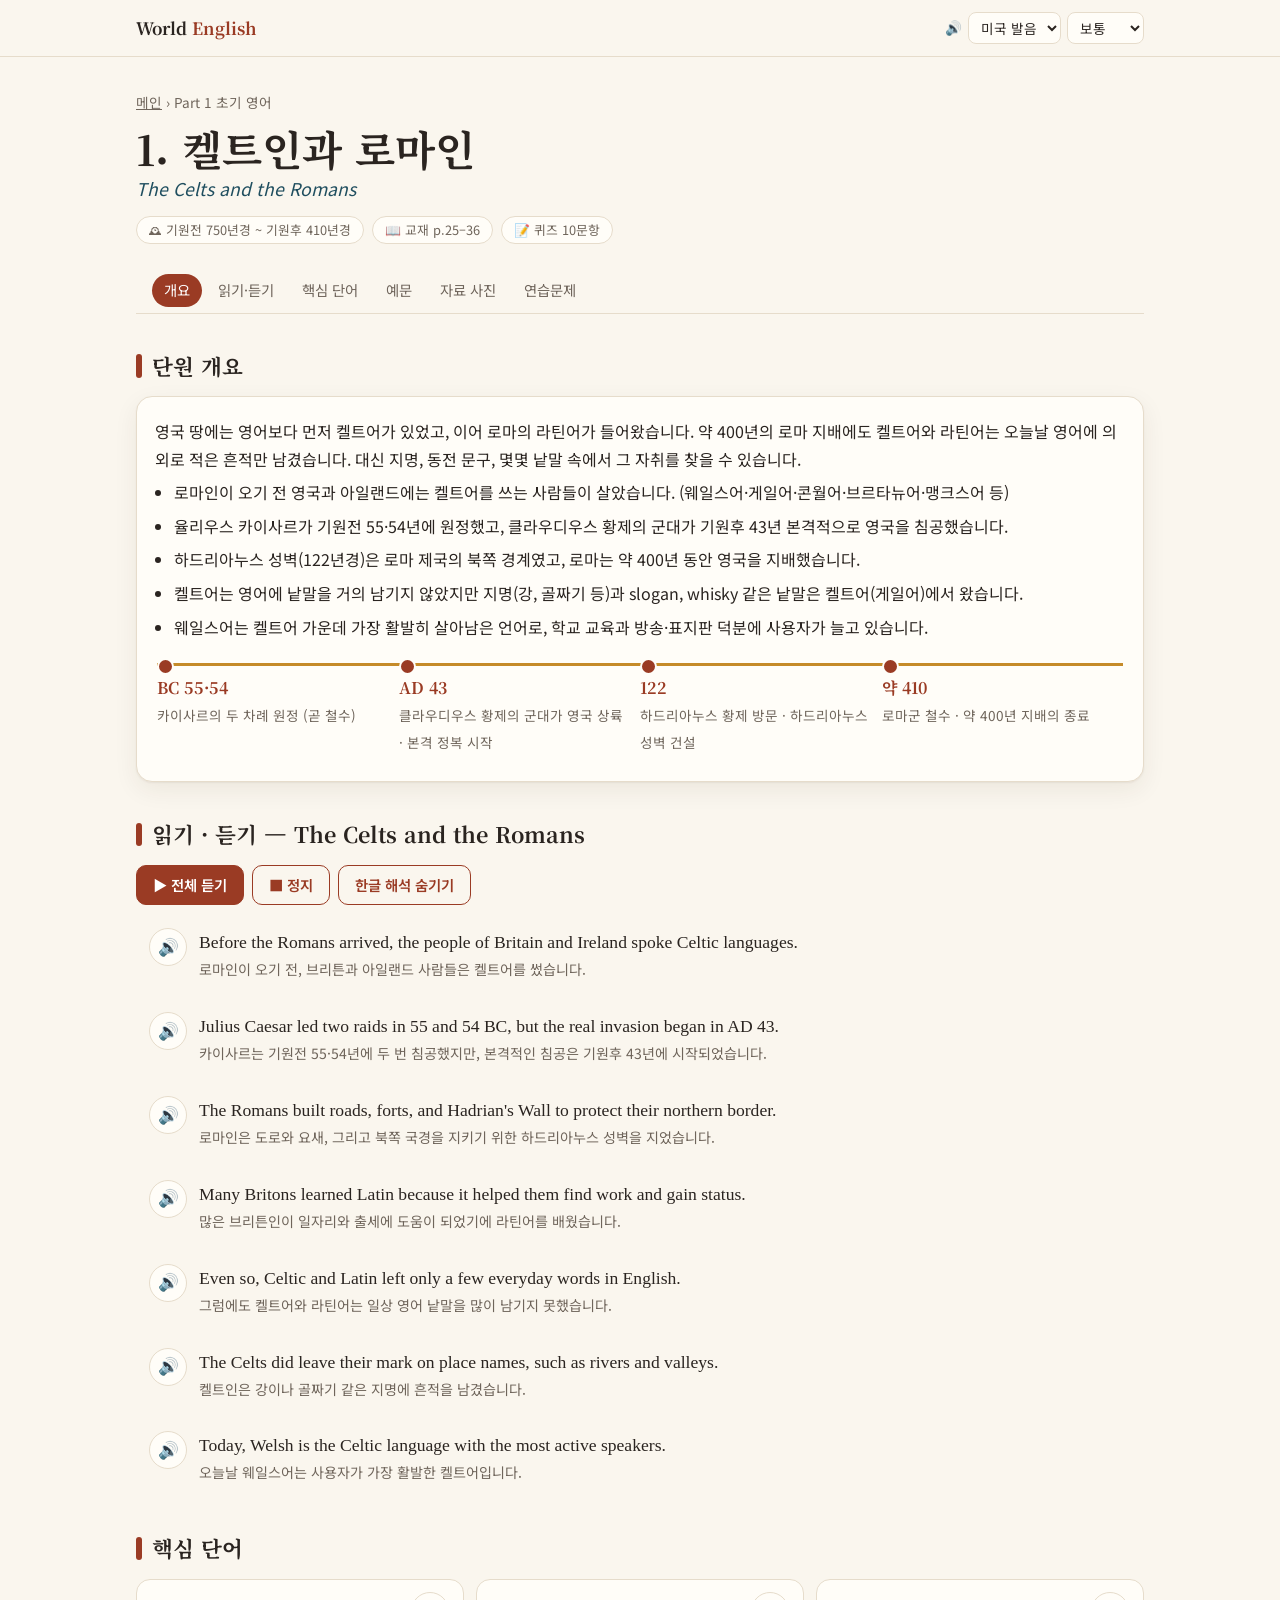
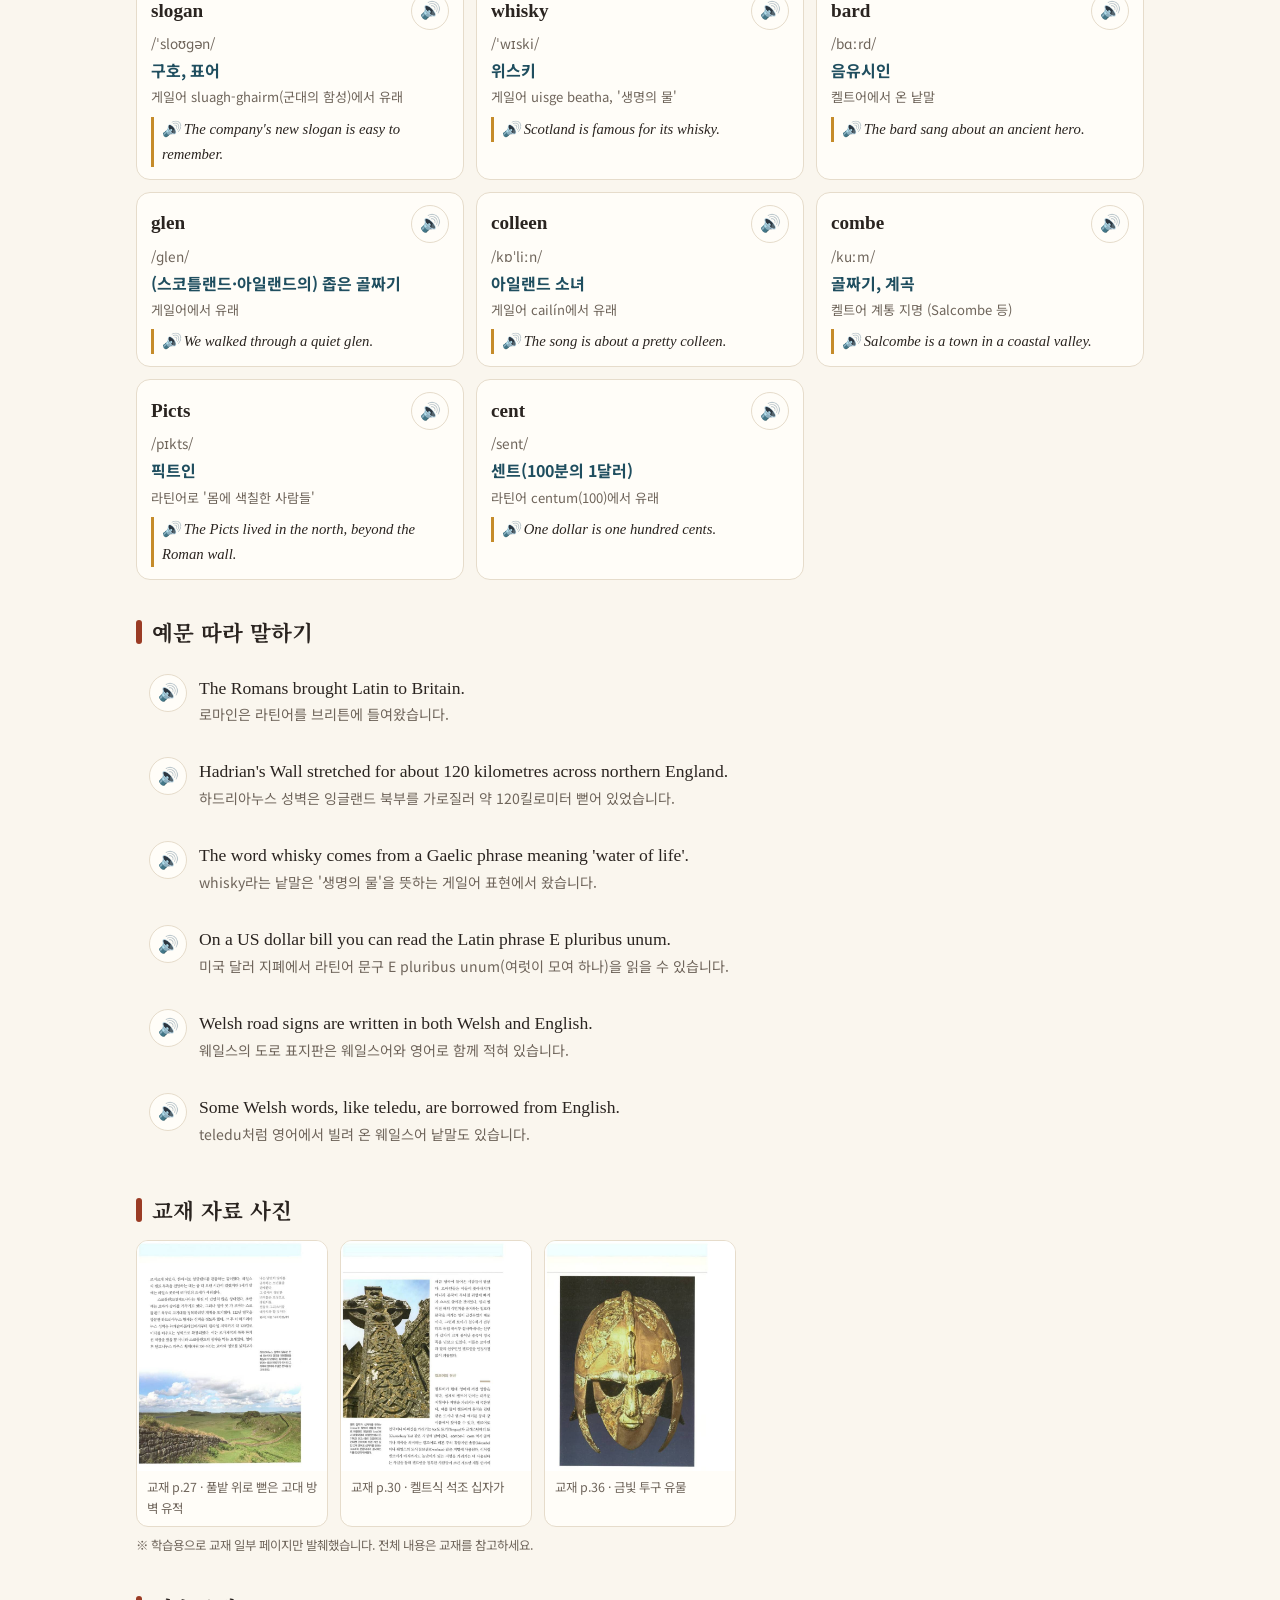
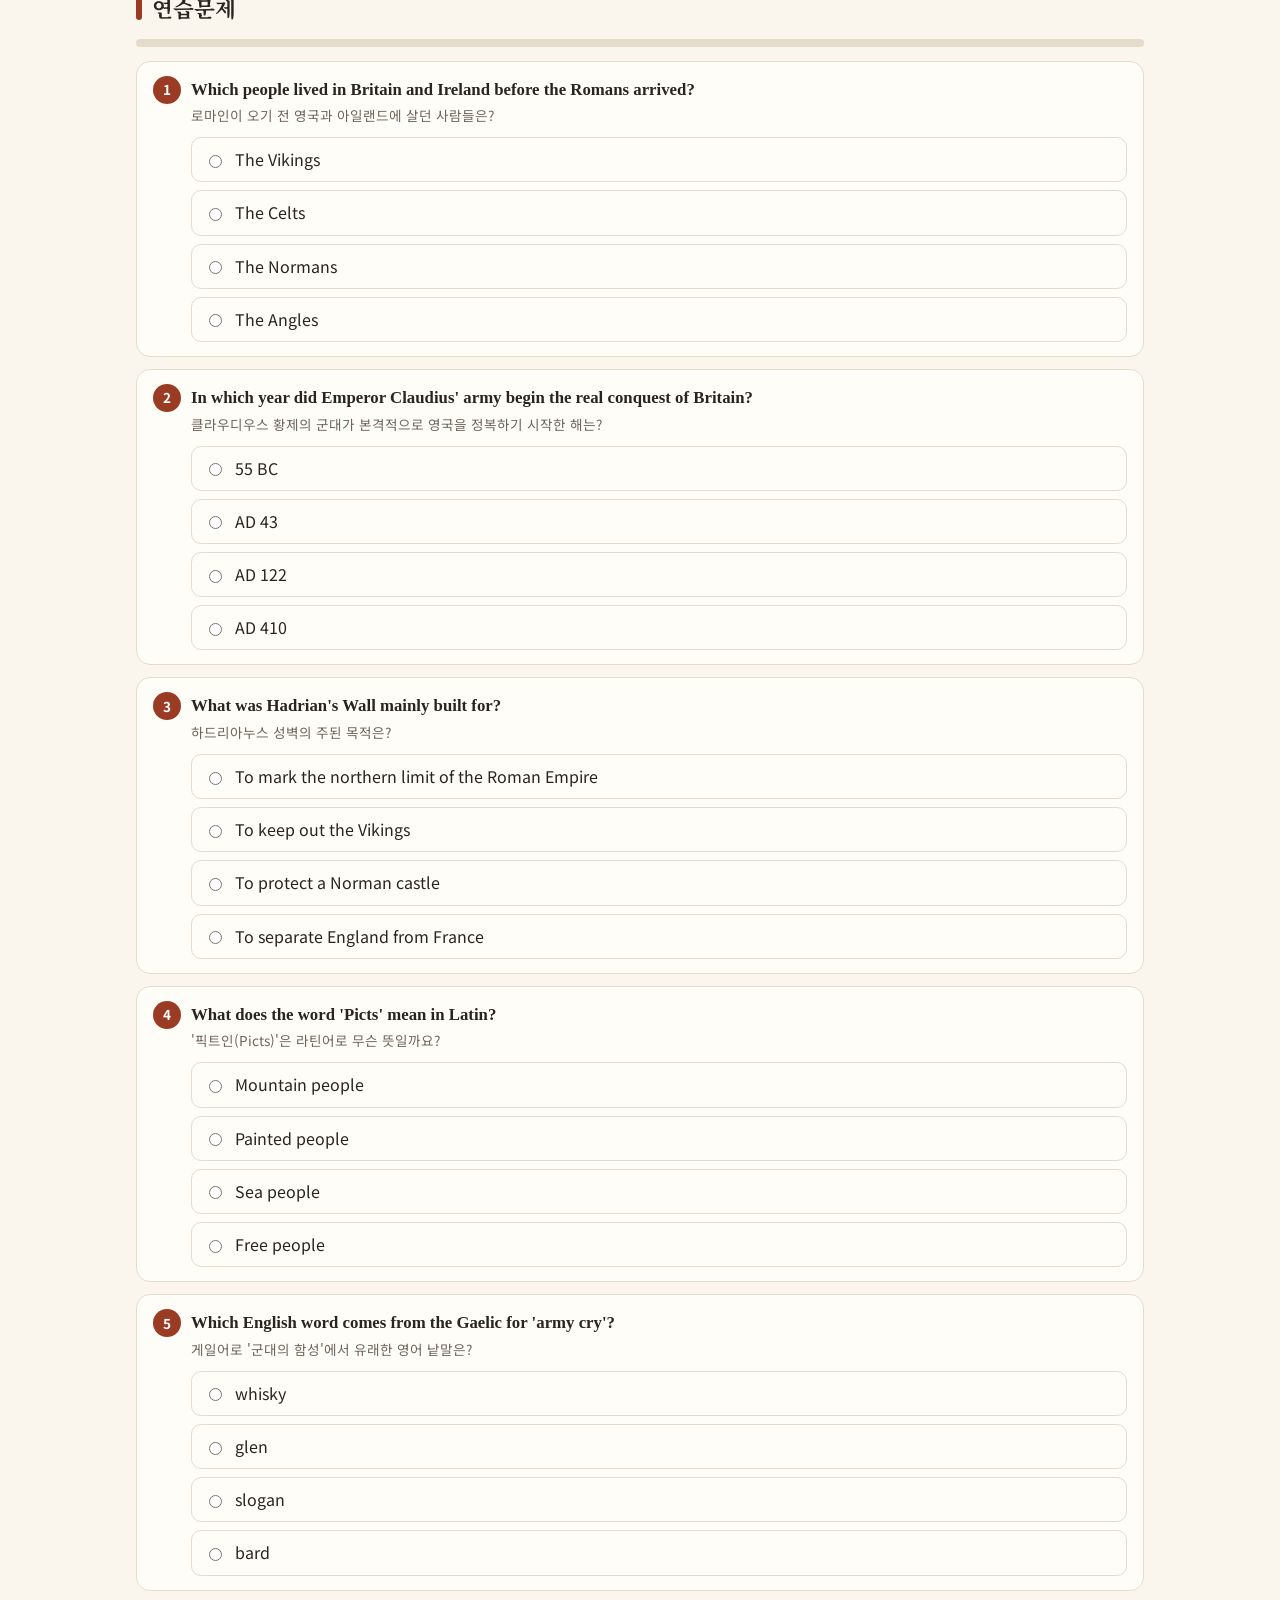
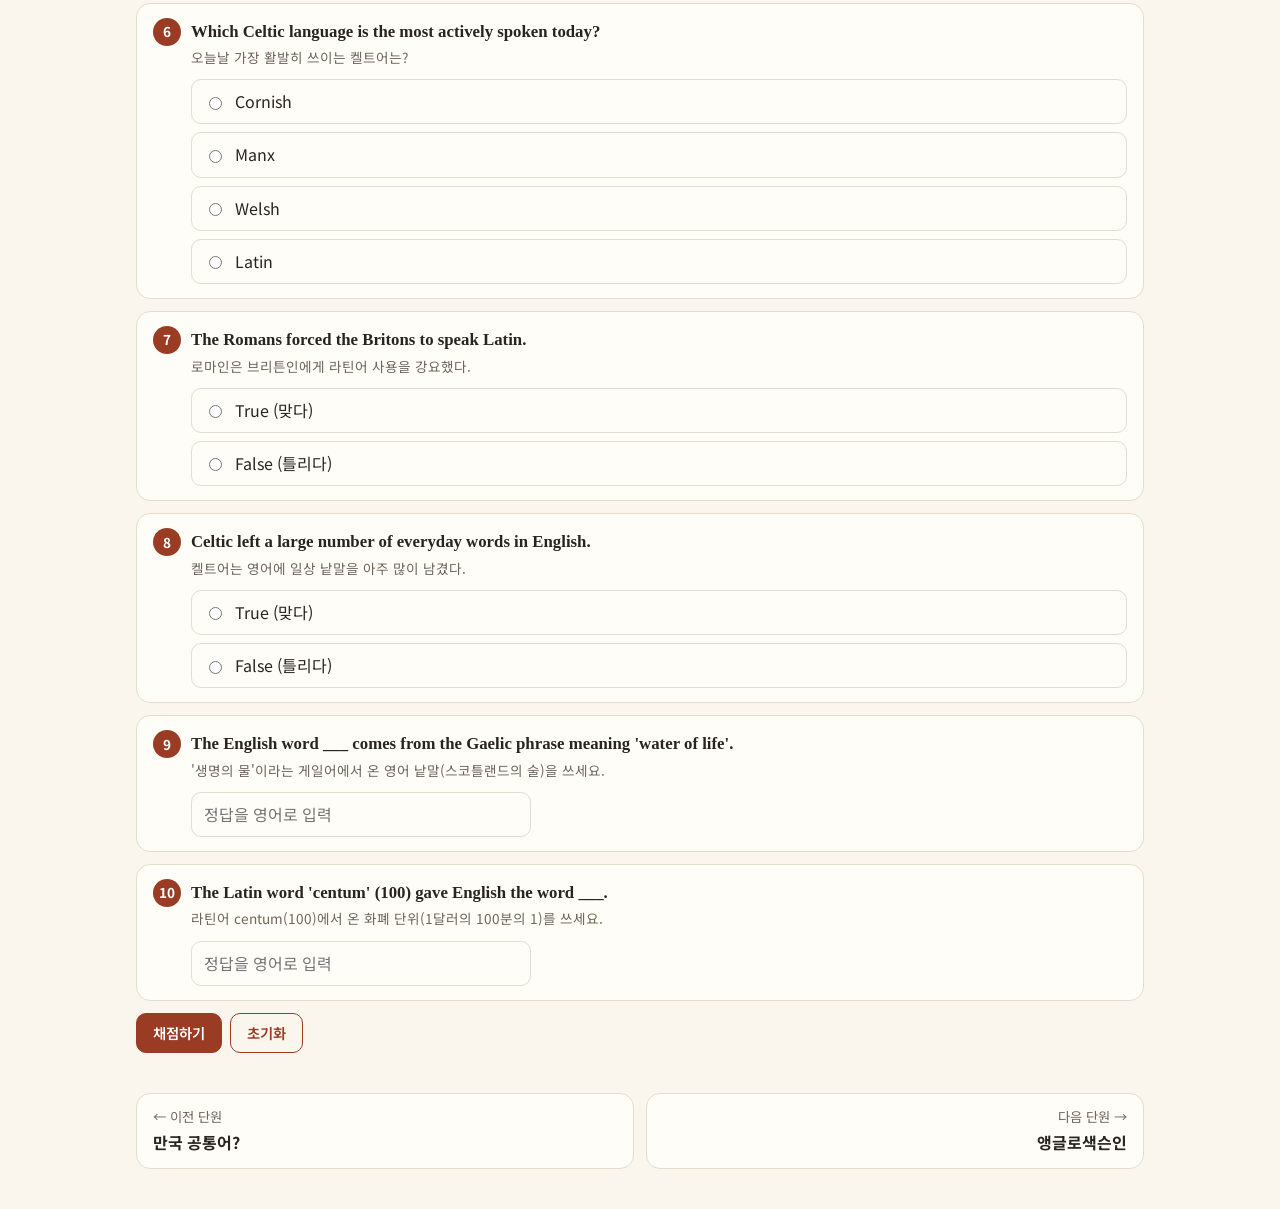
==== chapter.html @ 8a5fa445 "Add World English interactive study site (17 units, quizzes, TTS, textbook images) Co-Authored-By: C" ====
<!doctype html>
<html lang="ko"><head><meta charset="utf-8"><meta name="viewport" content="width=device-width,initial-scale=1">
<title>World English | 단원</title><meta name="description" content="세계사를 품은 영어 이야기 — 국제학교 영어 수업용 인터랙티브 학습 사이트">
<link rel="preconnect" href="https://fonts.googleapis.com"><link rel="stylesheet" href="https://fonts.googleapis.com/css2?family=Noto+Sans+KR:wght@400;600;700&family=Noto+Serif+KR:wght@600;700&display=swap">
<link rel="stylesheet" href="css/style.css">
<link rel="icon" href="data:image/svg+xml,%3Csvg xmlns='http://www.w3.org/2000/svg' viewBox='0 0 100 100'%3E%3Ctext y='.9em' font-size='90'%3E%F0%9F%93%96%3C/text%3E%3C/svg%3E">
</head><body>
<header class="top"><div class="wrap"><a class="brand" href="index.html">World <span>English</span></a><div class="spacer"></div><div id="vb"></div></div></header>
<main class="wrap" id="app"></main>
<script src="data/ch00.js"></script>
<script src="data/ch01.js"></script>
<script src="data/ch02.js"></script>
<script src="data/ch03.js"></script>
<script src="data/ch04.js"></script>
<script src="data/ch05.js"></script>
<script src="data/ch06.js"></script>
<script src="data/ch07.js"></script>
<script src="data/ch08.js"></script>
<script src="data/ch09.js"></script>
<script src="data/ch10.js"></script>
<script src="data/ch11.js"></script>
<script src="data/ch12.js"></script>
<script src="data/ch13.js"></script>
<script src="data/ch14.js"></script>
<script src="data/ch15.js"></script>
<script src="data/ch16.js"></script>
<script src="js/app.js"></script><script>WE.chapter()</script></body></html>
---- css/style.css ----
:root{
  --bg:#faf6ee;--paper:#fffdf8;--ink:#2a2420;--muted:#6f655b;--line:#e6dccb;
  --accent:#9a3b24;--accent2:#1f4e5f;--gold:#c58b2a;--ok:#2e7d4f;--bad:#b3322d;--okbg:#e6f3ea;--badbg:#f9e5e3;
  --shadow:0 1px 2px rgba(60,40,20,.06),0 8px 24px rgba(60,40,20,.07);
  --serif:'Noto Serif KR','Noto Serif',Georgia,serif;--sans:'Noto Sans KR',system-ui,-apple-system,'Segoe UI',sans-serif;
}
@media(prefers-color-scheme:dark){:root{--bg:#171411;--paper:#201c18;--ink:#efe8dc;--muted:#a59a8c;--line:#3a332b;--accent:#e08a6c;--accent2:#7fc0d6;--gold:#e0b25a;--ok:#6fcf97;--bad:#f2837d;--okbg:#17301f;--badbg:#3a1d1b;--shadow:none}}
*{box-sizing:border-box}
html{scroll-behavior:smooth}
body{margin:0;background:var(--bg);color:var(--ink);font-family:var(--sans);line-height:1.7;font-size:16px}
a{color:var(--accent2)}
.wrap{max-width:1040px;margin:0 auto;padding:0 16px}
header.top{position:sticky;top:0;z-index:20;background:color-mix(in srgb,var(--bg) 92%,transparent);backdrop-filter:blur(8px);border-bottom:1px solid var(--line)}
header.top .wrap{display:flex;align-items:center;gap:12px;height:56px}
.brand{font-family:var(--serif);font-weight:700;text-decoration:none;color:var(--ink);font-size:1.05rem;white-space:nowrap}
.brand span{color:var(--accent)}
.spacer{flex:1}
.voice{display:flex;gap:6px;align-items:center;font-size:.85rem}
.voice select,.voice button{font:inherit;font-size:.85rem;border:1px solid var(--line);background:var(--paper);color:var(--ink);border-radius:8px;padding:4px 8px}
.hero{padding:48px 0 28px;text-align:center}
.hero small{letter-spacing:.2em;color:var(--gold);font-weight:700;text-transform:uppercase}
.hero h1{font-family:var(--serif);font-size:clamp(1.9rem,5vw,3rem);line-height:1.25;margin:.4em 0}
.hero p{color:var(--muted);max-width:640px;margin:.5em auto}
.stats{display:flex;gap:12px;justify-content:center;flex-wrap:wrap;margin-top:22px}
.stat{background:var(--paper);border:1px solid var(--line);border-radius:14px;padding:10px 18px;min-width:120px;box-shadow:var(--shadow)}
.stat b{display:block;font-size:1.5rem;font-family:var(--serif);color:var(--accent)}
.stat span{font-size:.8rem;color:var(--muted)}
.part{margin:34px 0 8px}
.part h2{font-family:var(--serif);font-size:1.3rem;margin:0;display:flex;gap:10px;align-items:baseline;flex-wrap:wrap}
.part h2 em{font-style:normal;font-size:.8rem;color:var(--gold);letter-spacing:.12em;text-transform:uppercase}
.part .bar{height:2px;background:linear-gradient(90deg,var(--gold),transparent);margin:8px 0 14px}
.grid{display:grid;grid-template-columns:repeat(auto-fill,minmax(280px,1fr));gap:14px}
.card{display:flex;flex-direction:column;gap:6px;background:var(--paper);border:1px solid var(--line);border-radius:16px;padding:16px;text-decoration:none;color:inherit;box-shadow:var(--shadow);transition:transform .15s,border-color .15s;position:relative;overflow:hidden}
.card:hover{transform:translateY(-3px);border-color:var(--accent)}
.card .no{font-family:var(--serif);font-size:.8rem;color:var(--gold);font-weight:700;letter-spacing:.08em}
.card h3{margin:0;font-family:var(--serif);font-size:1.15rem}
.card .en{color:var(--accent2);font-size:.9rem;font-style:italic}
.card .meta{display:flex;justify-content:space-between;font-size:.8rem;color:var(--muted);margin-top:auto;padding-top:6px}
.badge{display:inline-block;padding:1px 9px;border-radius:99px;font-size:.75rem;font-weight:700;background:var(--line);color:var(--muted)}
.badge.done{background:var(--okbg);color:var(--ok)}
.card .thumb{height:100px;margin:-16px -16px 8px;background-size:cover;background-position:center 35%;border-bottom:1px solid var(--line);filter:saturate(.95)}
footer{margin:60px 0 40px;text-align:center;color:var(--muted);font-size:.82rem}
/* chapter */
.ch-hero{padding:34px 0 12px}
.crumb{font-size:.85rem;color:var(--muted)}
.crumb a{color:var(--muted)}
.ch-hero h1{font-family:var(--serif);font-size:clamp(1.7rem,4.5vw,2.6rem);margin:.2em 0 0;line-height:1.25}
.ch-hero .en{color:var(--accent2);font-style:italic;font-size:1.1rem}
.chips{display:flex;gap:8px;flex-wrap:wrap;margin:12px 0}
.chip{background:var(--paper);border:1px solid var(--line);border-radius:99px;padding:2px 12px;font-size:.8rem;color:var(--muted)}
nav.sub{position:sticky;top:56px;z-index:15;background:color-mix(in srgb,var(--bg) 94%,transparent);backdrop-filter:blur(8px);border-bottom:1px solid var(--line)}
nav.sub .wrap{display:flex;gap:4px;overflow-x:auto;padding:6px 16px}
nav.sub a{white-space:nowrap;text-decoration:none;color:var(--muted);font-size:.9rem;padding:4px 12px;border-radius:99px}
nav.sub a:hover,nav.sub a.on{background:var(--accent);color:#fff}
section.blk{margin:34px 0;scroll-margin-top:110px}
section.blk>h2{font-family:var(--serif);font-size:1.35rem;margin:0 0 12px;display:flex;align-items:center;gap:10px}
section.blk>h2::before{content:"";width:6px;height:1.1em;background:var(--accent);border-radius:3px}
.panel{background:var(--paper);border:1px solid var(--line);border-radius:16px;padding:18px;box-shadow:var(--shadow)}
.panel p{margin:.2em 0}
ul.kp{margin:0;padding-left:1.2em}ul.kp li{margin:.4em 0}
.tl{display:flex;gap:0;overflow-x:auto;padding:8px 2px;margin-top:14px}
.tl .ev{min-width:150px;flex:1;border-top:3px solid var(--gold);padding:8px 10px 0 0;position:relative}
.tl .ev::before{content:"";position:absolute;top:-8px;left:0;width:13px;height:13px;border-radius:50%;background:var(--accent);border:2px solid var(--paper)}
.tl .ev b{display:block;color:var(--accent);font-family:var(--serif)}
.tl .ev span{font-size:.85rem;color:var(--muted)}
.read{display:flex;flex-direction:column;gap:8px}
.sent{display:flex;gap:12px;align-items:flex-start;padding:10px 12px;border-radius:12px;border:1px solid transparent}
.sent:hover{background:color-mix(in srgb,var(--gold) 10%,transparent)}
.sent.playing{background:color-mix(in srgb,var(--gold) 20%,transparent);border-color:var(--gold)}
.sent .t{flex:1}
.sent .e{font-size:1.1rem;font-family:Georgia,'Times New Roman',serif}
.sent .k{font-size:.88rem;color:var(--muted)}
.sent.hide-ko .k{display:none}
.spk{flex:none;width:38px;height:38px;border-radius:50%;border:1px solid var(--line);background:var(--paper);color:var(--accent);cursor:pointer;font-size:1.05rem;display:grid;place-items:center}
.spk:hover{background:var(--accent);color:#fff}
.tools{display:flex;gap:8px;flex-wrap:wrap;margin-bottom:12px}
.btn{font:inherit;font-size:.9rem;font-weight:600;border:1px solid var(--accent);background:var(--accent);color:#fff;border-radius:10px;padding:7px 16px;cursor:pointer}
.btn.ghost{background:transparent;color:var(--accent)}
.btn:hover{filter:brightness(1.1)}
.btn:disabled{opacity:.4;cursor:default}
.vgrid{display:grid;grid-template-columns:repeat(auto-fill,minmax(250px,1fr));gap:12px}
.vc{background:var(--paper);border:1px solid var(--line);border-radius:14px;padding:12px 14px;display:flex;flex-direction:column;gap:2px}
.vc .w{font-family:Georgia,serif;font-size:1.2rem;font-weight:700;display:flex;justify-content:space-between;align-items:center}
.vc .ph{color:var(--muted);font-size:.85rem}
.vc .ko{font-weight:700;color:var(--accent2)}
.vc .note{font-size:.82rem;color:var(--muted)}
.vc .ex{font-family:Georgia,serif;font-style:italic;font-size:.92rem;border-left:3px solid var(--gold);padding-left:8px;margin-top:6px;cursor:pointer}
.gallery{display:grid;grid-template-columns:repeat(auto-fill,minmax(190px,1fr));gap:12px}
.gallery figure{margin:0;background:var(--paper);border:1px solid var(--line);border-radius:12px;overflow:hidden;cursor:zoom-in}
.gallery img{width:100%;height:230px;object-fit:cover;object-position:top;display:block}
.gallery figcaption{font-size:.78rem;padding:6px 10px;color:var(--muted)}
.lb{position:fixed;inset:0;background:rgba(0,0,0,.85);display:none;z-index:50;align-items:center;justify-content:center;flex-direction:column;padding:16px}
.lb.on{display:flex}
.lb img{max-width:100%;max-height:82vh;border-radius:8px}
.lb p{color:#fff;margin:10px 0 0;text-align:center;font-size:.9rem}
.lb button{position:absolute;top:12px;right:16px;font-size:1.8rem;background:none;border:0;color:#fff;cursor:pointer}
.note-c{font-size:.78rem;color:var(--muted);margin-top:8px}
/* quiz */
.qprog{height:8px;background:var(--line);border-radius:99px;overflow:hidden;margin-bottom:14px}
.qprog i{display:block;height:100%;width:0;background:var(--accent);transition:width .3s}
.q{background:var(--paper);border:1px solid var(--line);border-radius:14px;padding:14px 16px;margin-bottom:12px}
.q.ok{border-color:var(--ok);background:var(--okbg)}
.q.bad{border-color:var(--bad);background:var(--badbg)}
.q .qh{display:flex;gap:10px;align-items:flex-start}
.q .n{flex:none;background:var(--accent);color:#fff;width:28px;height:28px;border-radius:50%;display:grid;place-items:center;font-weight:700;font-size:.85rem}
.q .qt{font-weight:600;font-family:Georgia,serif;font-size:1.05rem;flex:1}
.q .qk{font-size:.85rem;color:var(--muted);font-weight:400;font-family:var(--sans)}
.opts{display:grid;gap:8px;margin:10px 0 0 38px}
.opt{display:flex;gap:10px;align-items:center;padding:8px 12px;border:1px solid var(--line);border-radius:10px;cursor:pointer;background:var(--paper)}
.opt:hover{border-color:var(--accent)}
.opt input{accent-color:var(--accent)}
.opt.right{border-color:var(--ok);background:var(--okbg)}
.opt.wrong{border-color:var(--bad);background:var(--badbg)}
.fill{margin:10px 0 0 38px}
.fill input{font:inherit;width:100%;max-width:340px;padding:8px 12px;border-radius:10px;border:1px solid var(--line);background:var(--paper);color:var(--ink)}
.fb{margin:10px 0 0 38px;font-size:.88rem}
.fb .v{font-weight:700}
.q.ok .v{color:var(--ok)}.q.bad .v{color:var(--bad)}
.result{text-align:center;padding:20px;background:var(--paper);border:2px solid var(--gold);border-radius:18px;margin:16px 0;box-shadow:var(--shadow)}
.result .sc{font-family:var(--serif);font-size:3rem;color:var(--accent);line-height:1}
.result .msg{color:var(--muted)}
.pager{display:flex;justify-content:space-between;gap:12px;margin:40px 0;flex-wrap:wrap}
.pager a{flex:1;min-width:220px;text-decoration:none;color:inherit;background:var(--paper);border:1px solid var(--line);border-radius:14px;padding:12px 16px}
.pager a:hover{border-color:var(--accent)}
.pager small{color:var(--muted);display:block}
.pager .nx{text-align:right}
@media(max-width:560px){.opts,.fill,.fb{margin-left:0}.voice .lab{display:none}}
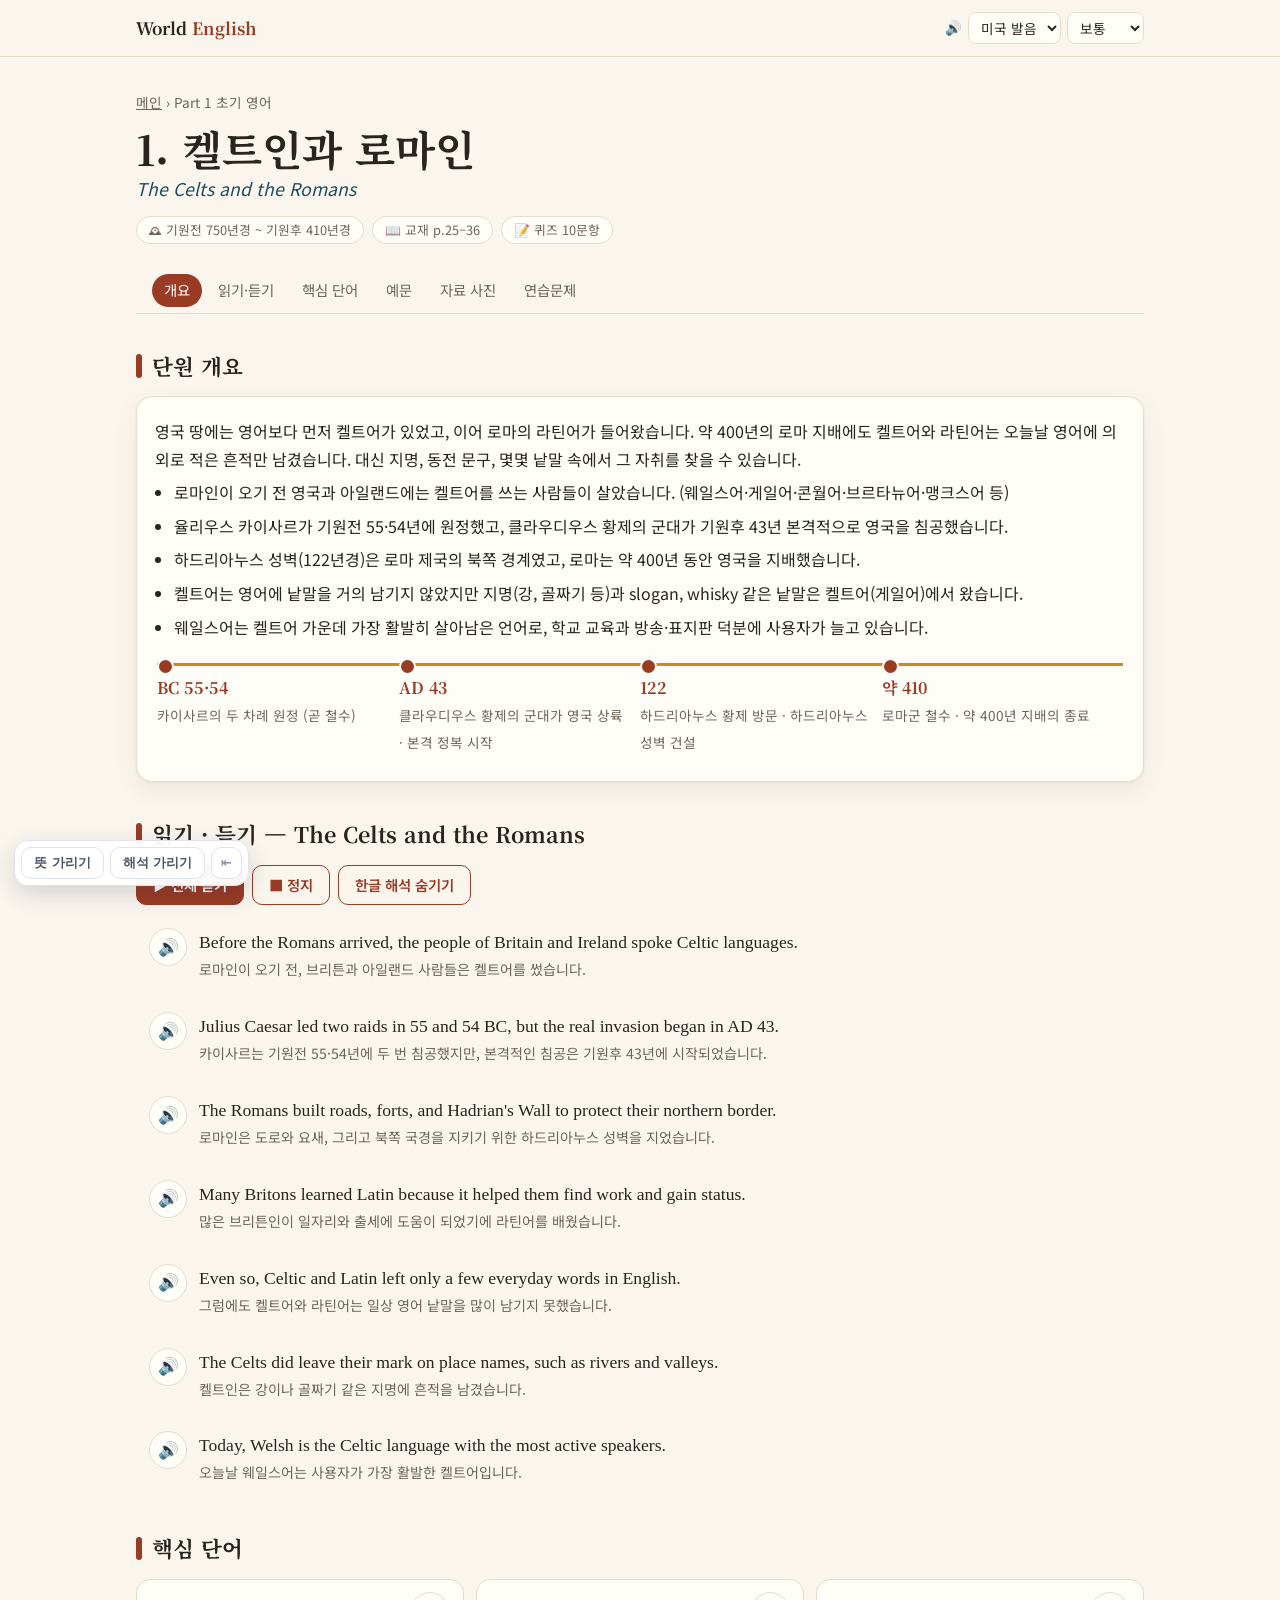
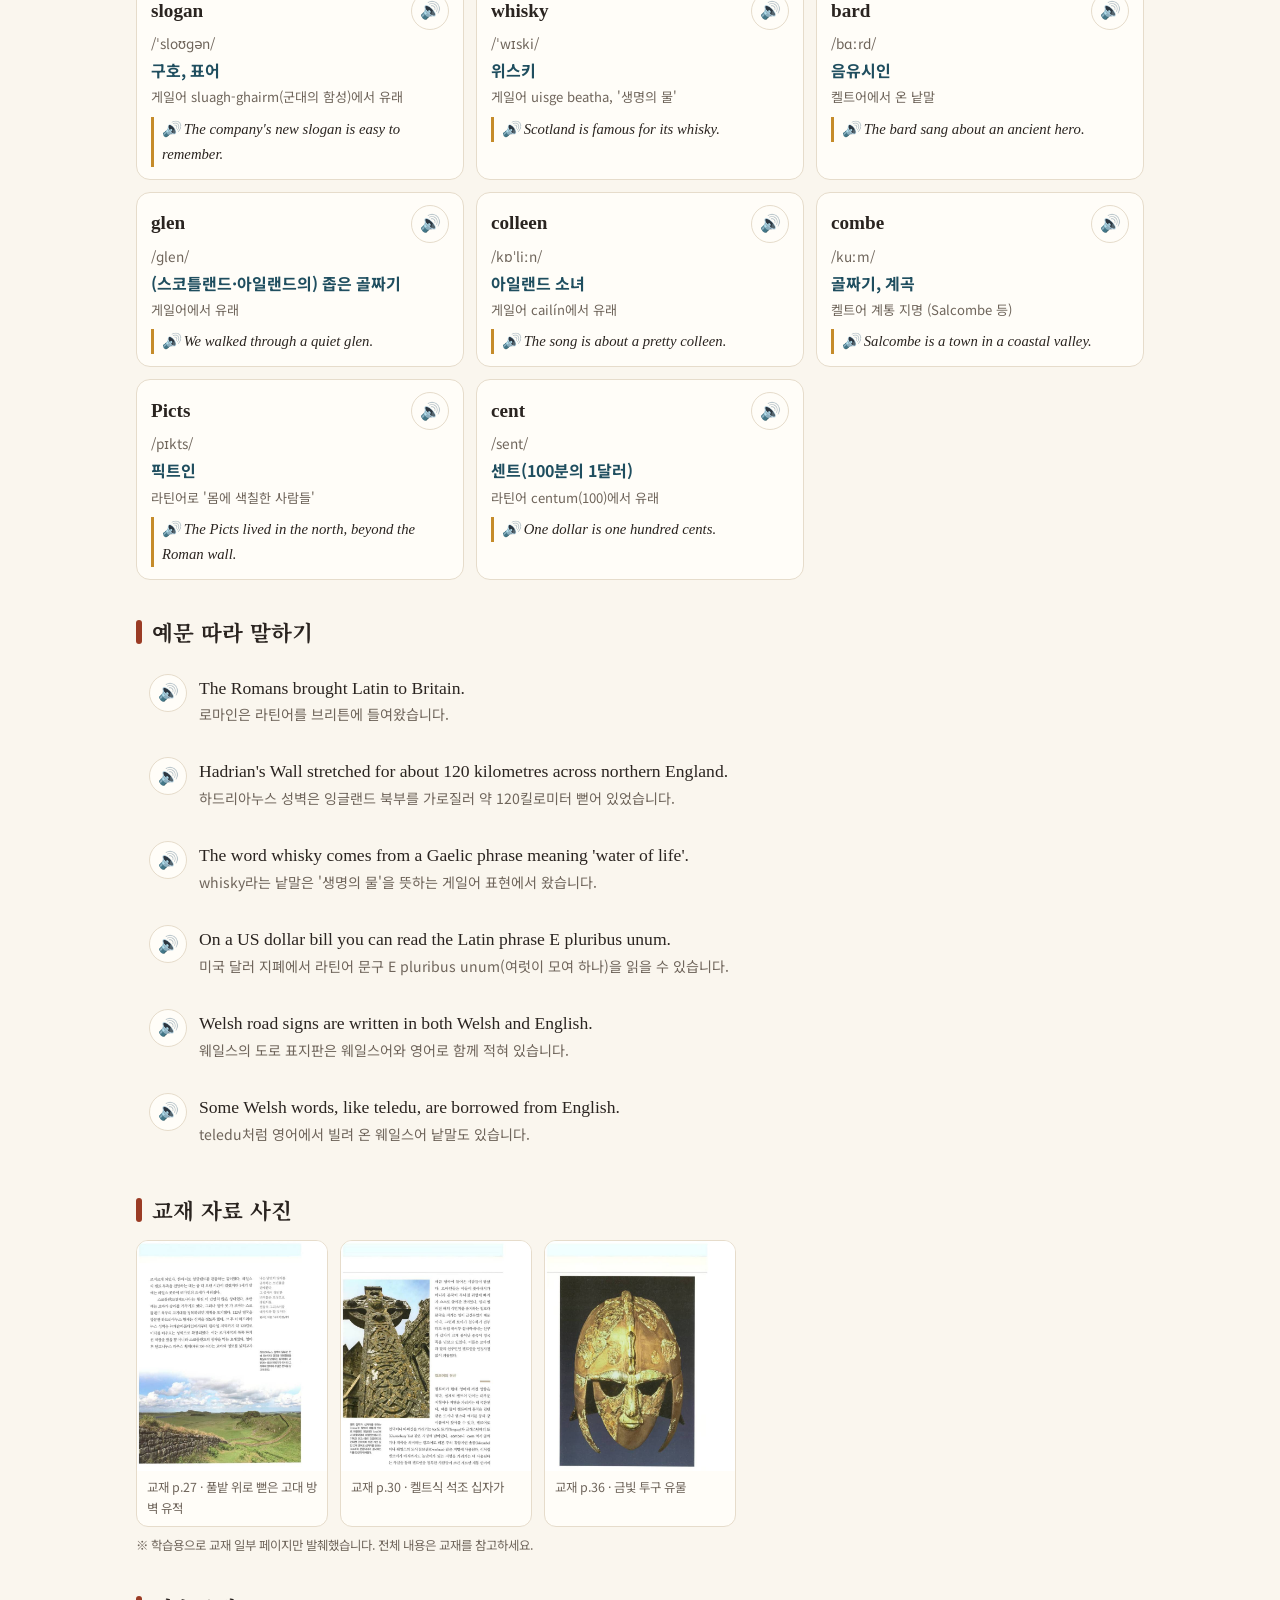
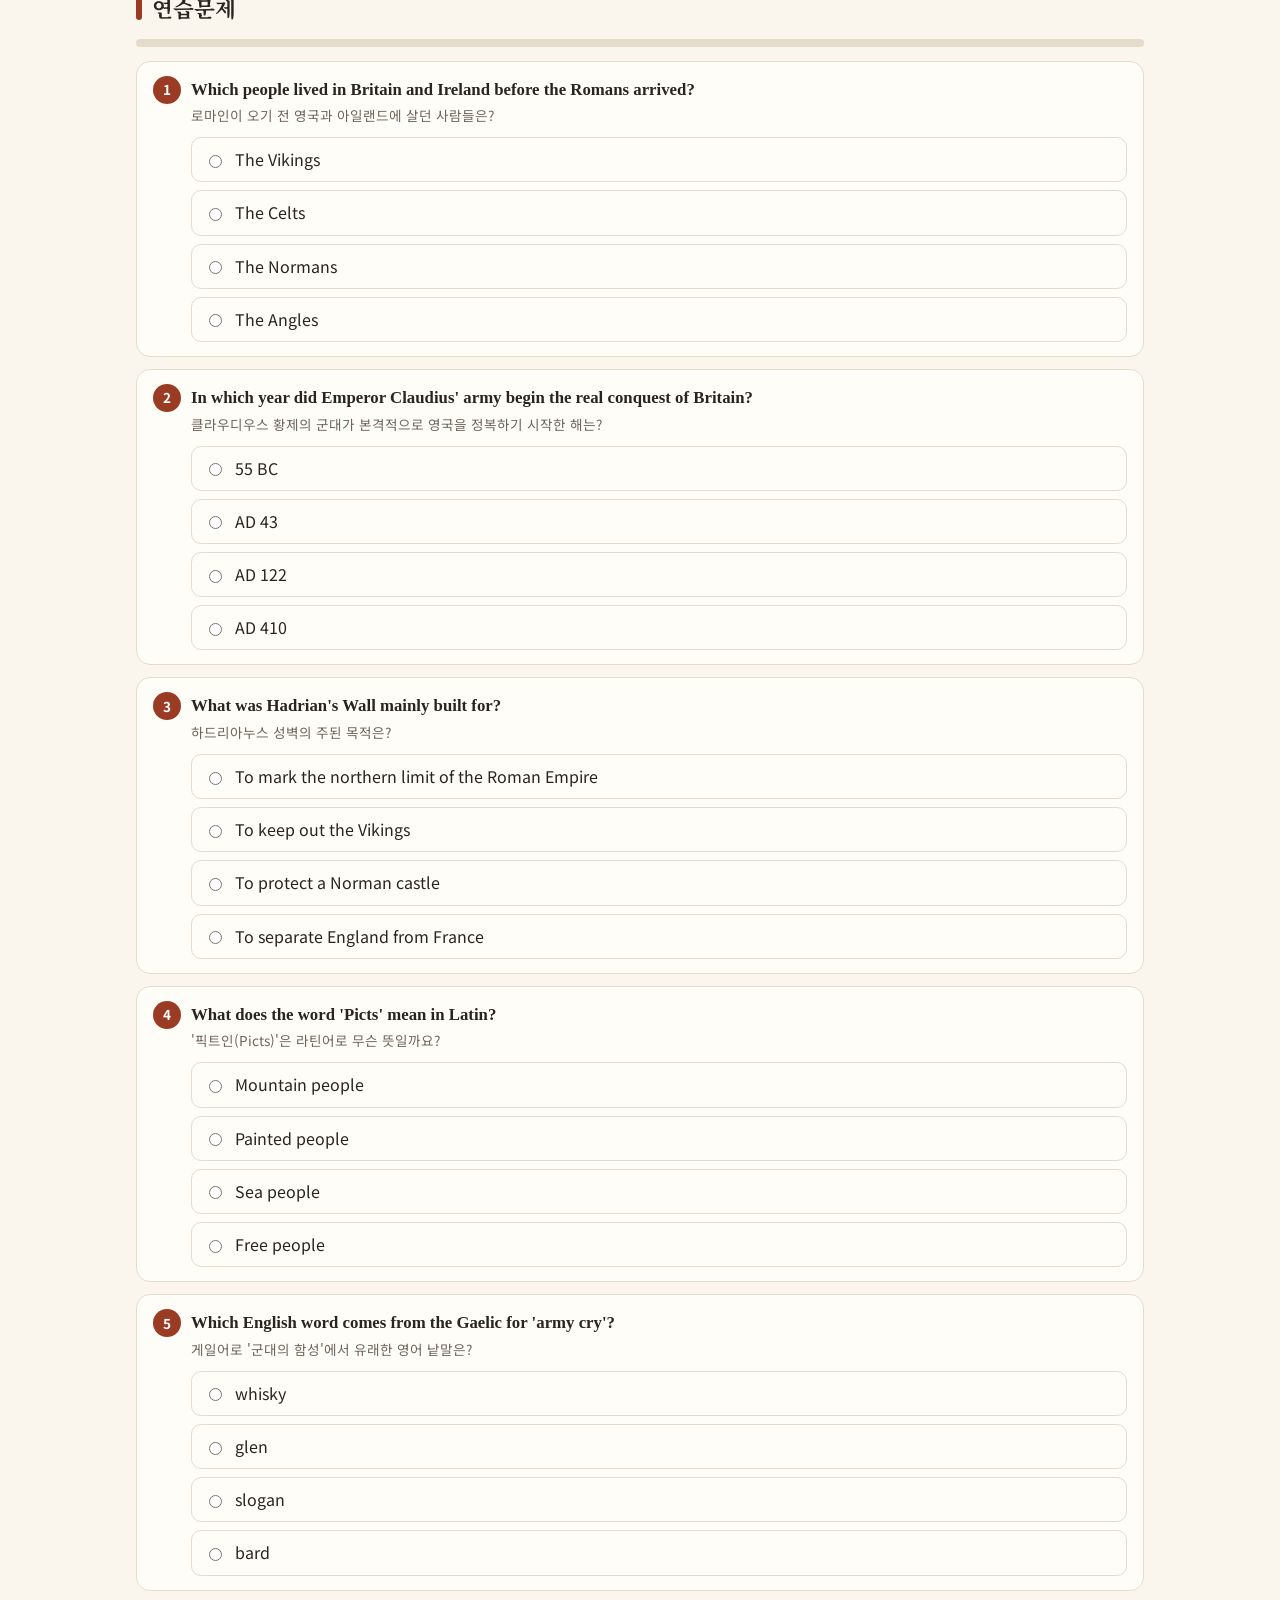
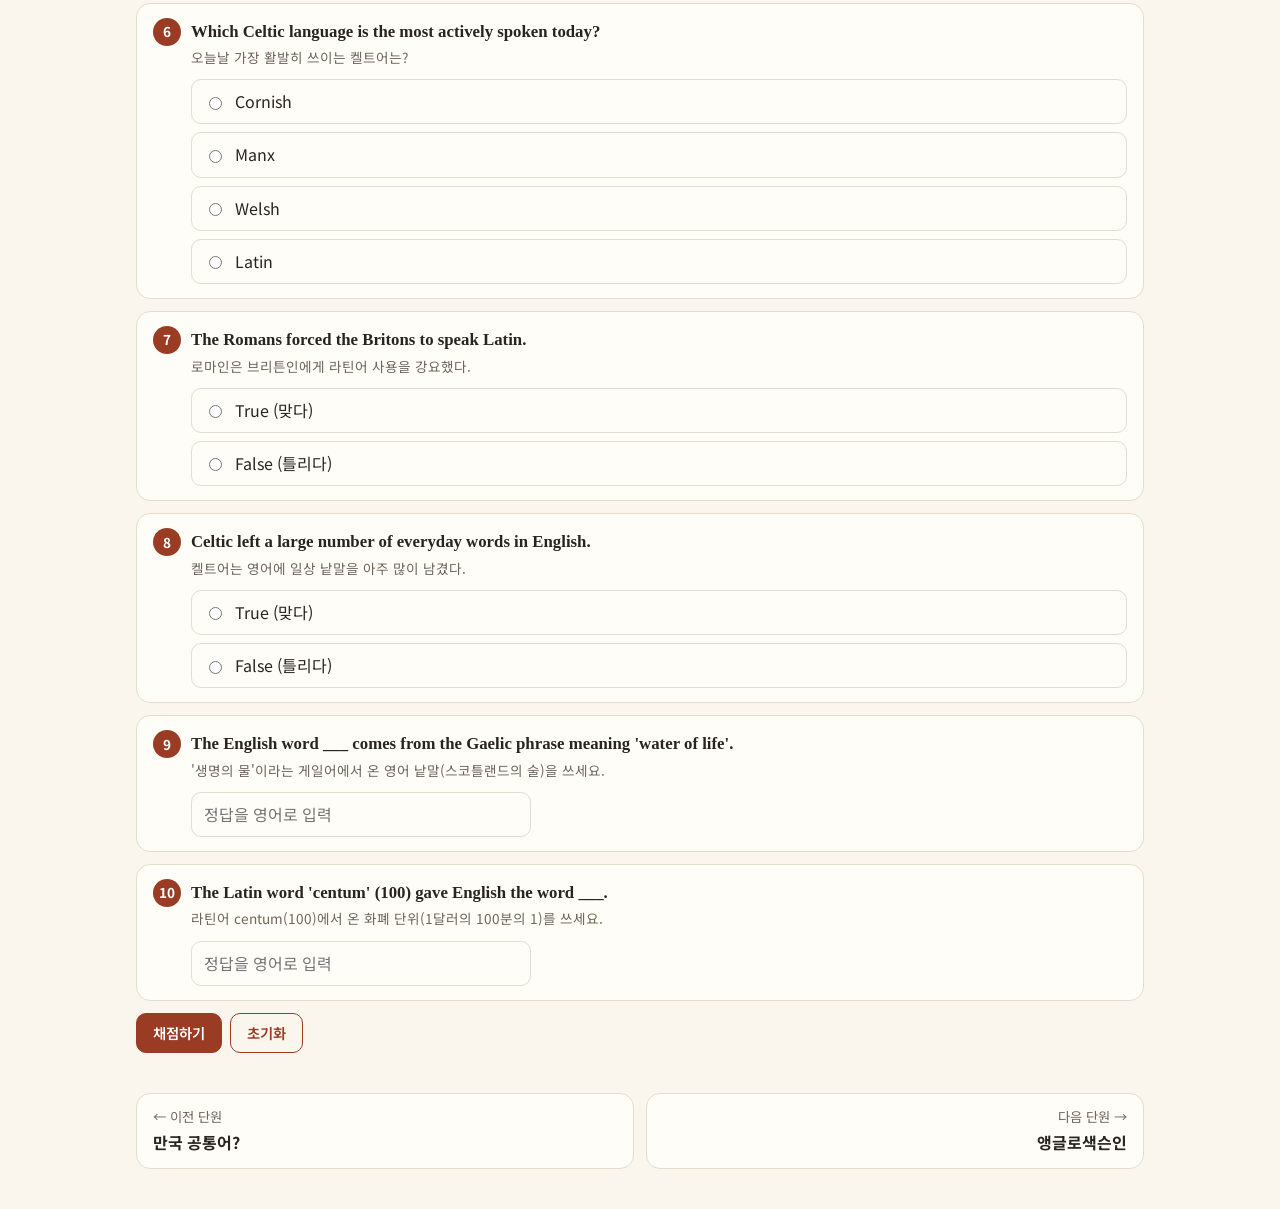
==== commit 787e4f89: "뜻 가리기 · 해석 가리기 기능 추가 화면 왼쪽 아래 버튼으로 단어 뜻과 문장 해석을 흐리게 가리고, 가려진 부분을 누르면 하나씩 확인할 수 있습니다. 설정은 페이지를 옮겨도 유지" ====
--- a/chapter.html
+++ b/chapter.html
@@ -24,4 +24,5 @@
 <script src="data/ch14.js"></script>
 <script src="data/ch15.js"></script>
 <script src="data/ch16.js"></script>
-<script src="js/app.js"></script><script>WE.chapter()</script></body></html>
+<script src="js/app.js"></script><script>WE.chapter()</script><script src="dain-hide.js" defer></script>
+</body></html>
